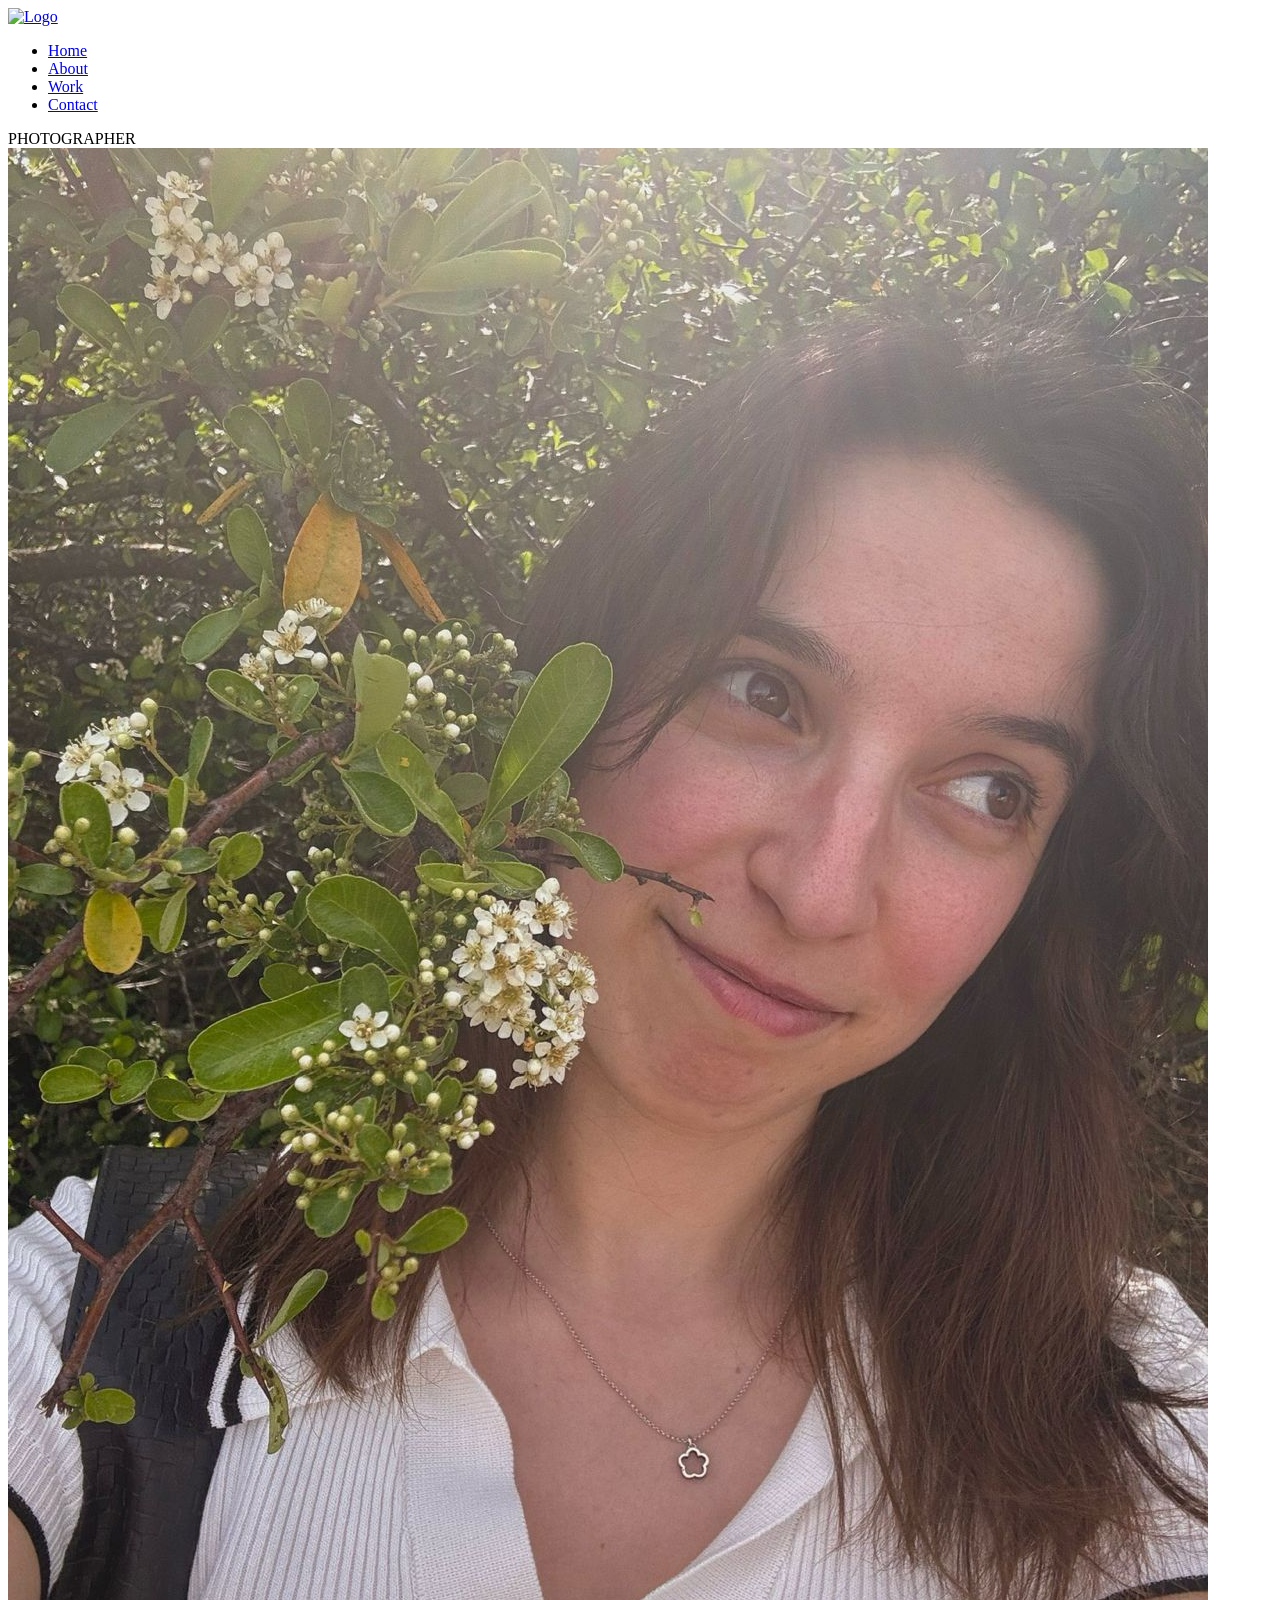
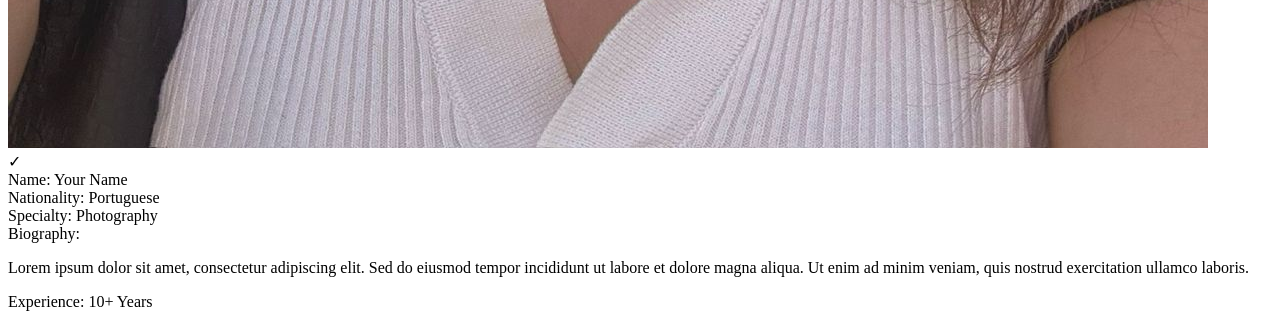
==== about.html @ dea3c8a7 "Rename About.html to about.html" ====
<!DOCTYPE html>
<html lang="pt-PT">
<head>
    <meta charset="UTF-8">
    <meta name="viewport" content="width=device-width, initial-scale=1.0">
    <title>About - Photography Portfolio</title>
    <link rel="stylesheet" href="css/style.css">
</head>
<body>
    <nav class="navbar">
        <div class="logo"> <a href="index.html">
            <img src="assets/Logo (1).png" alt="Logo">
			</a>
        </div>
        <ul class="nav-menu">
            <li><a href="index.html">Home</a></li>
            <li><a href="about.html" class="active">About</a></li>
            <li><a href="work.html">Work</a></li>
            <li><a href="contact.html">Contact</a></li>
        </ul>
        <div class="hamburger">
            <span></span>
            <span></span>
            <span></span>
        </div>
    </nav>

    <section class="page-section">
        <div class="passport-container">
            <div class="passport-content">
                <div class="passport-left">
                    <div class="passport-header">PHOTOGRAPHER</div>
                    <img src="Assets/Profile.png.jpeg" alt="Profile Photo" class="passport-photo">
                    <div class="passport-seal">✓</div>
                </div>
                <div class="passport-right">
                    <div class="passport-entry">
                        <span class="label">Name:</span>
                        <span class="value">Your Name</span>
                    </div>
                    <div class="passport-entry">
                        <span class="label">Nationality:</span>
                        <span class="value">Portuguese</span>
                    </div>
                    <div class="passport-entry">
                        <span class="label">Specialty:</span>
                        <span class="value">Photography</span>
                    </div>
                    <div class="passport-entry full">
                        <span class="label">Biography:</span>
                        <p class="bio-text">
                            Lorem ipsum dolor sit amet, consectetur adipiscing elit. Sed do eiusmod tempor incididunt ut labore et dolore magna aliqua. Ut enim ad minim veniam, quis nostrud exercitation ullamco laboris.
                        </p>
                    </div>
                    <div class="passport-entry">
                        <span class="label">Experience:</span>
                        <span class="value">10+ Years</span>
                    </div>
                </div>
            </div>
        </div>
    </section>

    <script src="js/script.js"></script>
</body>
</html>
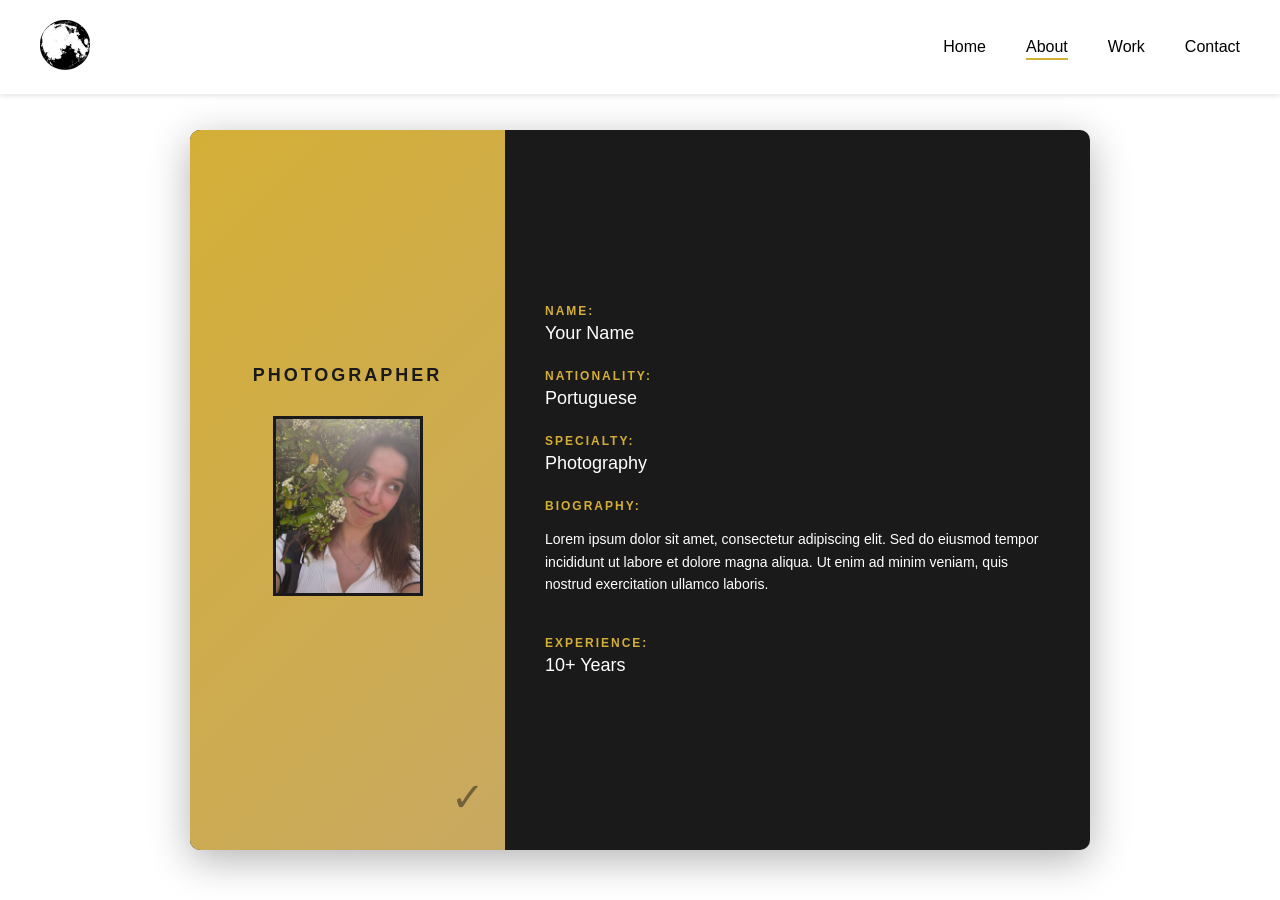
==== commit f6401adb: "Fix HTML formatting and path case sensitivity" ====
--- a/about.html
+++ b/about.html
@@ -4,12 +4,12 @@
     <meta charset="UTF-8">
     <meta name="viewport" content="width=device-width, initial-scale=1.0">
     <title>About - Photography Portfolio</title>
-    <link rel="stylesheet" href="css/style.css">
+    <link rel="stylesheet" href="Css/style.css">
 </head>
 <body>
     <nav class="navbar">
         <div class="logo"> <a href="index.html">
-            <img src="assets/Logo (1).png" alt="Logo">
+            <img src="Assets/Logo (1).png" alt="Logo">
 			</a>
         </div>
         <ul class="nav-menu">
--- a/Css/style.css
+++ b/Css/style.css
@@ -0,0 +1,559 @@
+@charset "utf-8";
+/* CSS Document */
+
+* {
+    margin: 0;
+    padding: 0;
+    box-sizing: border-box;
+}
+
+:root {
+    /* ===== CORES PRINCIPAIS ===== */
+    --primary-color: #1a1a1a;
+    --secondary-color: #d4af37;
+    --text-color: #333;
+    --light-bg: #f5f5f5;
+    --border-color: #ddd;
+    
+    /* ===== CORES NAVBAR ===== */
+    --navbar-bg: transparent;
+    --navbar-text: #000;
+    --navbar-hover: #d4af37;
+    --navbar-active: #d4af37;
+}
+
+html, body {
+    height: 100%;
+    width: 100%;
+    font-family: 'Segoe UI', Tahoma, Geneva, Verdana, sans-serif;
+    background-color: white;
+}
+
+/* ========== NAVBAR ========== */
+.navbar {
+    display: flex;
+    justify-content: space-between;
+    align-items: center;
+    padding: 20px 40px;
+    background-color: var(--navbar-bg);
+    position: fixed;
+    top: 0;
+    width: 100%;
+    z-index: 1000;
+    box-shadow: none;
+    transition: all 0.3s ease;
+}
+
+.logo img {
+    height: 50px;
+    width: auto;
+}
+
+.nav-menu {
+    display: flex;
+    list-style: none;
+    gap: 40px;
+}
+
+.nav-menu a {
+    text-decoration: none;
+    color: var(--navbar-text);
+    font-weight: 500;
+    font-size: 16px;
+    transition: color 0.3s ease;
+    position: relative;
+}
+
+.nav-menu a:hover {
+    color: var(--navbar-hover);
+}
+
+.nav-menu a.active {
+    color: var(--navbar-active);
+}
+
+.nav-menu a.active::after {
+    content: '';
+    position: absolute;
+    bottom: -5px;
+    left: 0;
+    width: 100%;
+    height: 2px;
+    background-color: var(--navbar-active);
+}
+
+.hamburger {
+    display: none;
+    flex-direction: column;
+    cursor: pointer;
+}
+
+.hamburger span {
+    width: 25px;
+    height: 3px;
+    background-color: var(--navbar-text);
+    margin: 5px 0;
+    transition: 0.3s;
+}
+
+/* ========== NAVBAR NAS PÁGINAS INTERNAS ========== */
+body:has(.page-section) .navbar {
+    background-color: white;
+    box-shadow: 0 2px 5px rgba(0,0,0,0.1);
+}
+
+body:has(.page-section) .nav-menu a {
+    color: #000;
+}
+
+body:has(.page-section) .nav-menu a:hover {
+    color: var(--secondary-color);
+}
+
+body:has(.page-section) .hamburger span {
+    background-color: #000;
+}
+
+/* ========== HERO/HOMEPAGE ========== */
+.hero {
+    height: 100vh;
+    width: 100%;
+    padding-top: 0;
+    display: flex;
+    align-items: center;
+    justify-content: center;
+    overflow: hidden;
+    position: fixed;
+    top: 0;
+    left: 0;
+}
+
+.slideshow-container {
+    width: 100%;
+    height: 100%;
+    position: absolute;
+    top: 0;
+    left: 0;
+}
+
+.slide {
+    display: none;
+    width: 100%;
+    height: 100%;
+    position: absolute;
+    top: 0;
+    left: 0;
+}
+
+.slide img {
+    width: 100%;
+    height: 100%;
+    object-fit: cover;
+}
+
+.slide.fade {
+    animation: fade 1s ease-in-out;
+}
+
+@keyframes fade {
+    from {
+        opacity: 0;
+    }
+    to {
+        opacity: 1;
+    }
+}
+
+/* ========== PAGE SECTIONS ========== */
+.page-section {
+    height: 100vh;
+    width: 100%;
+    padding-top: 80px;
+    display: flex;
+    align-items: center;
+    justify-content: center;
+    overflow: hidden;
+}
+
+/* ========== PASSPORT PAGE ========== */
+.passport-container {
+    width: 90%;
+    max-width: 900px;
+    height: 80vh;
+    background-color: var(--primary-color);
+    border-radius: 10px;
+    overflow: hidden;
+    box-shadow: 0 10px 40px rgba(0,0,0,0.3);
+}
+
+.passport-content {
+    display: flex;
+    height: 100%;
+    color: white;
+}
+
+.passport-left {
+    width: 35%;
+    background: linear-gradient(135deg, var(--secondary-color), #c9a961);
+    display: flex;
+    flex-direction: column;
+    align-items: center;
+    justify-content: center;
+    padding: 40px 20px;
+    position: relative;
+}
+
+.passport-header {
+    font-size: 18px;
+    font-weight: bold;
+    letter-spacing: 3px;
+    margin-bottom: 30px;
+    text-align: center;
+    color: var(--primary-color);
+}
+
+.passport-photo {
+    width: 150px;
+    height: 180px;
+    object-fit: cover;
+    border: 3px solid var(--primary-color);
+    margin-bottom: 20px;
+}
+
+.passport-seal {
+    font-size: 40px;
+    position: absolute;
+    bottom: 30px;
+    right: 20px;
+    opacity: 0.5;
+    color: var(--primary-color);
+}
+
+.passport-right {
+    width: 65%;
+    padding: 40px;
+    display: flex;
+    flex-direction: column;
+    justify-content: center;
+    gap: 25px;
+}
+
+.passport-entry {
+    display: flex;
+    flex-direction: column;
+    gap: 5px;
+}
+
+.passport-entry.full {
+    margin-bottom: 15px;
+}
+
+.passport-entry .label {
+    font-size: 12px;
+    font-weight: bold;
+    letter-spacing: 2px;
+    color: var(--secondary-color);
+    text-transform: uppercase;
+}
+
+.passport-entry .value {
+    font-size: 18px;
+    color: white;
+}
+
+.bio-text {
+    font-size: 14px;
+    line-height: 1.6;
+    color: white;
+    margin-top: 10px;
+}
+
+/* ========== WORK PAGE ========== */
+.work-section {
+    padding-top: 80px;
+}
+
+.work-grid {
+    display: grid;
+    grid-template-columns: repeat(3, 1fr);
+    gap: 30px;
+    width: 90%;
+    max-width: 1200px;
+    height: 80vh;
+}
+
+.work-card {
+    position: relative;
+    overflow: hidden;
+    border-radius: 10px;
+    box-shadow: 0 5px 20px rgba(0,0,0,0.2);
+    cursor: pointer;
+    transition: transform 0.3s ease;
+}
+
+.work-card:hover {
+    transform: scale(1.05);
+}
+
+.work-card img {
+    width: 100%;
+    height: 100%;
+    object-fit: cover;
+    transition: transform 0.3s ease;
+}
+
+.work-card:hover img {
+    transform: scale(1.1);
+}
+
+.work-overlay {
+    position: absolute;
+    top: 0;
+    left: 0;
+    width: 100%;
+    height: 100%;
+    background: rgba(0,0,0,0.5);
+    display: flex;
+    align-items: center;
+    justify-content: center;
+    opacity: 0;
+    transition: opacity 0.3s ease;
+}
+
+.work-card:hover .work-overlay {
+    opacity: 1;
+}
+
+.work-overlay h3 {
+    color: white;
+    font-size: 32px;
+    letter-spacing: 2px;
+}
+
+/* ========== CONTACT PAGE ========== */
+.contact-section {
+    padding-top: 80px;
+    background: linear-gradient(135deg, #f5f5f5, #e8e8e8);
+}
+
+.boarding-pass {
+    width: 90%;
+    max-width: 600px;
+    background: white;
+    border: 2px dashed var(--border-color);
+    border-radius: 10px;
+    overflow: hidden;
+    box-shadow: 0 10px 30px rgba(0,0,0,0.2);
+}
+
+.pass-top {
+    background: linear-gradient(135deg, var(--primary-color), #333);
+    color: white;
+    padding: 30px;
+    text-align: center;
+}
+
+.pass-header h2 {
+    font-size: 28px;
+    letter-spacing: 3px;
+    margin-bottom: 20px;
+}
+
+.pass-info {
+    display: flex;
+    justify-content: space-around;
+    gap: 20px;
+}
+
+.info-box {
+    display: flex;
+    flex-direction: column;
+    gap: 5px;
+}
+
+.info-box .label {
+    font-size: 12px;
+    color: var(--secondary-color);
+    letter-spacing: 1px;
+}
+
+.info-box .value {
+    font-size: 16px;
+    font-weight: bold;
+}
+
+.pass-divider {
+    height: 2px;
+    background: linear-gradient(to right, transparent, var(--border-color), transparent);
+    margin: 20px 0;
+}
+
+.pass-form {
+    padding: 30px;
+}
+
+.form-group {
+    margin-bottom: 15px;
+}
+
+.form-group input,
+.form-group textarea {
+    width: 100%;
+    padding: 12px 15px;
+    border: 1px solid var(--border-color);
+    border-radius: 5px;
+    font-family: inherit;
+    font-size: 14px;
+    transition: border-color 0.3s ease;
+}
+
+.form-group input:focus,
+.form-group textarea:focus {
+    outline: none;
+    border-color: var(--secondary-color);
+}
+
+.submit-btn {
+    width: 100%;
+    padding: 12px;
+    background: var(--primary-color);
+    color: white;
+    border: none;
+    border-radius: 5px;
+    font-size: 16px;
+    font-weight: bold;
+    letter-spacing: 2px;
+    cursor: pointer;
+    transition: background-color 0.3s ease;
+    margin-top: 10px;
+}
+
+.submit-btn:hover {
+    background-color: var(--secondary-color);
+    color: var(--primary-color);
+}
+
+.pass-barcode {
+    background: white;
+    padding: 15px;
+    text-align: center;
+    border-top: 1px solid var(--border-color);
+}
+
+/* ========== RESPONSIVO ========== */
+@media (max-width: 1024px) {
+    .nav-menu {
+        gap: 20px;
+    }
+
+    .work-grid {
+        grid-template-columns: repeat(2, 1fr);
+        height: auto;
+        gap: 20px;
+    }
+
+    .passport-content {
+        flex-direction: column;
+    }
+
+    .passport-left,
+    .passport-right {
+        width: 100%;
+    }
+
+    .passport-container {
+        height: auto;
+        max-width: 800px;
+    }
+}
+
+@media (max-width: 768px) {
+    .navbar {
+        padding: 15px 20px;
+    }
+
+    .hamburger {
+        display: flex;
+    }
+
+    .nav-menu {
+        display: none;
+        position: absolute;
+        top: 70px;
+        left: 0;
+        width: 100%;
+        flex-direction: column;
+        background: white;
+        padding: 20px;
+        gap: 10px;
+        box-shadow: 0 5px 10px rgba(0,0,0,0.1);
+    }
+
+    .nav-menu.active {
+        display: flex;
+    }
+
+    .work-grid {
+        grid-template-columns: 1fr;
+        height: auto;
+        min-height: 100vh;
+    }
+
+    .page-section {
+        padding-top: 100px;
+        height: auto;
+        min-height: 100vh;
+    }
+
+    .boarding-pass {
+        max-width: 90%;
+    }
+
+    .pass-info {
+        flex-direction: column;
+    }
+}
+
+@media (max-width: 480px) {
+    .navbar {
+        padding: 10px 15px;
+    }
+
+    .logo img {
+        height: 35px;
+    }
+
+    .nav-menu {
+        gap: 5px;
+        padding: 15px;
+    }
+
+    .nav-menu a {
+        font-size: 14px;
+    }
+
+    .passport-photo {
+        width: 100px;
+        height: 120px;
+    }
+
+    .passport-header {
+        font-size: 14px;
+    }
+
+    .passport-entry .label {
+        font-size: 10px;
+    }
+
+    .passport-entry .value {
+        font-size: 14px;
+    }
+
+    .pass-header h2 {
+        font-size: 20px;
+    }
+
+    .work-overlay h3 {
+        font-size: 24px;
+    }
+}
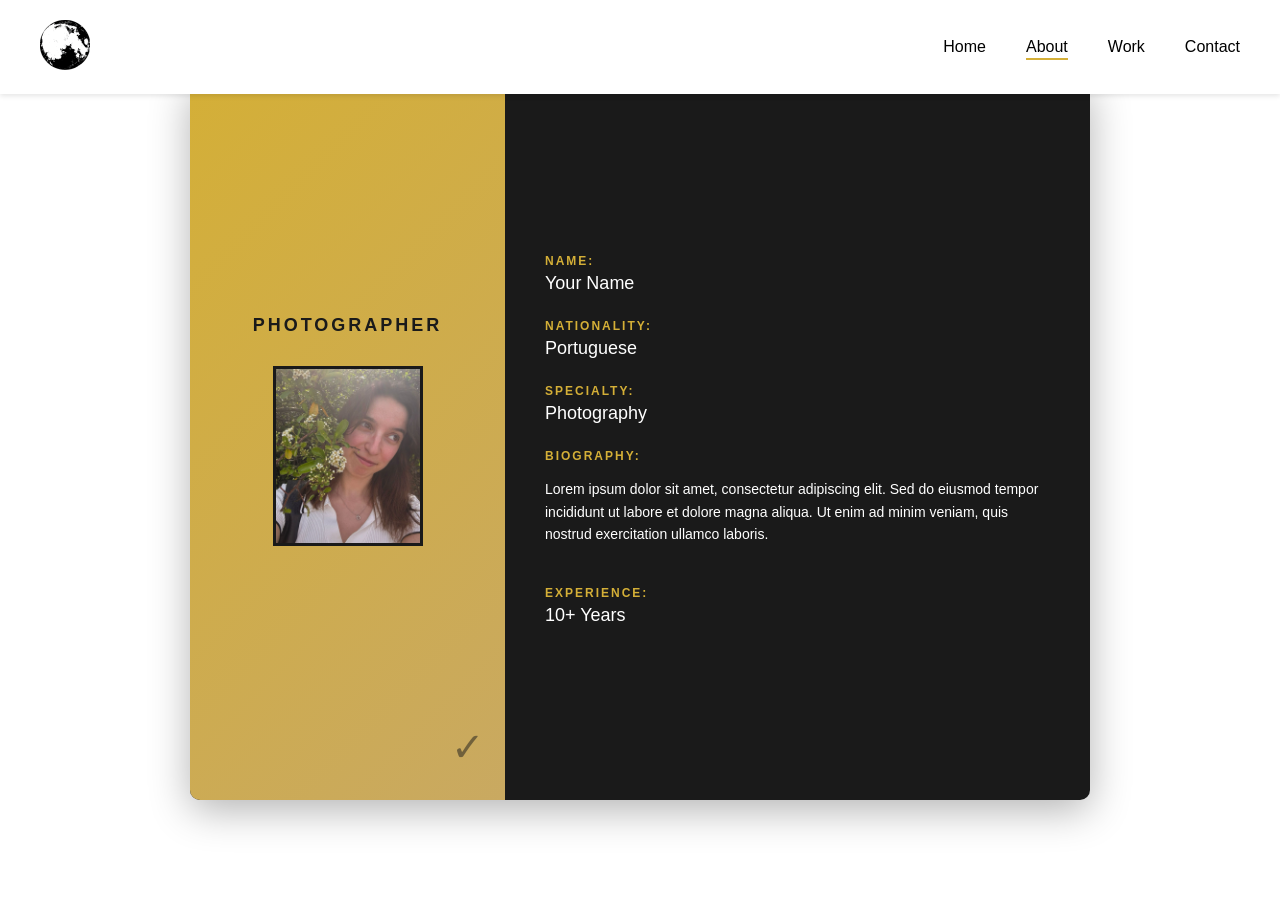
==== commit 1deed1d0: "update site update site" ====
--- a/about.html
+++ b/about.html
@@ -1,66 +1,66 @@
-<!DOCTYPE html>
-<html lang="pt-PT">
-<head>
-    <meta charset="UTF-8">
-    <meta name="viewport" content="width=device-width, initial-scale=1.0">
-    <title>About - Photography Portfolio</title>
-    <link rel="stylesheet" href="Css/style.css">
-</head>
-<body>
-    <nav class="navbar">
-        <div class="logo"> <a href="index.html">
-            <img src="Assets/Logo (1).png" alt="Logo">
-			</a>
-        </div>
-        <ul class="nav-menu">
-            <li><a href="index.html">Home</a></li>
-            <li><a href="about.html" class="active">About</a></li>
-            <li><a href="work.html">Work</a></li>
-            <li><a href="contact.html">Contact</a></li>
-        </ul>
-        <div class="hamburger">
-            <span></span>
-            <span></span>
-            <span></span>
-        </div>
-    </nav>
-
-    <section class="page-section">
-        <div class="passport-container">
-            <div class="passport-content">
-                <div class="passport-left">
-                    <div class="passport-header">PHOTOGRAPHER</div>
-                    <img src="Assets/Profile.png.jpeg" alt="Profile Photo" class="passport-photo">
-                    <div class="passport-seal">✓</div>
-                </div>
-                <div class="passport-right">
-                    <div class="passport-entry">
-                        <span class="label">Name:</span>
-                        <span class="value">Your Name</span>
-                    </div>
-                    <div class="passport-entry">
-                        <span class="label">Nationality:</span>
-                        <span class="value">Portuguese</span>
-                    </div>
-                    <div class="passport-entry">
-                        <span class="label">Specialty:</span>
-                        <span class="value">Photography</span>
-                    </div>
-                    <div class="passport-entry full">
-                        <span class="label">Biography:</span>
-                        <p class="bio-text">
-                            Lorem ipsum dolor sit amet, consectetur adipiscing elit. Sed do eiusmod tempor incididunt ut labore et dolore magna aliqua. Ut enim ad minim veniam, quis nostrud exercitation ullamco laboris.
-                        </p>
-                    </div>
-                    <div class="passport-entry">
-                        <span class="label">Experience:</span>
-                        <span class="value">10+ Years</span>
-                    </div>
-                </div>
-            </div>
-        </div>
-    </section>
-
-    <script src="js/script.js"></script>
-</body>
-</html>
+<!DOCTYPE html>
+<html lang="pt-PT">
+<head>
+    <meta charset="UTF-8">
+    <meta name="viewport" content="width=device-width, initial-scale=1.0">
+    <title>About - Photography Portfolio</title>
+    <link rel="stylesheet" href="Css/style.css">
+</head> 
+<body>
+    <nav class="navbar">
+        <div class="logo"> <a href="index.html">
+            <img src="Assets/Logo (1).png" alt="Logo">
+			</a>
+        </div>
+        <ul class="nav-menu">
+            <li><a href="index.html">Home</a></li>
+            <li><a href="about.html" class="active">About</a></li>
+            <li><a href="work.html">Work</a></li>
+            <li><a href="contact.html">Contact</a></li>
+        </ul>
+        <div class="hamburger">
+            <span></span>
+            <span></span>
+            <span></span>
+        </div>
+    </nav>
+
+    <section class="page-section">
+        <div class="passport-container">
+            <div class="passport-content">
+                <div class="passport-left">
+                    <div class="passport-header">PHOTOGRAPHER</div>
+                    <img src="Assets/Profile.png.jpeg" alt="Profile Photo" class="passport-photo">
+                    <div class="passport-seal">✓</div>
+                </div>
+                <div class="passport-right">
+                    <div class="passport-entry">
+                        <span class="label">Name:</span>
+                        <span class="value">Your Name</span>
+                    </div>
+                    <div class="passport-entry">
+                        <span class="label">Nationality:</span>
+                        <span class="value">Portuguese</span>
+                    </div>
+                    <div class="passport-entry">
+                        <span class="label">Specialty:</span>
+                        <span class="value">Photography</span>
+                    </div>
+                    <div class="passport-entry full">
+                        <span class="label">Biography:</span>
+                        <p class="bio-text">
+                            Lorem ipsum dolor sit amet, consectetur adipiscing elit. Sed do eiusmod tempor incididunt ut labore et dolore magna aliqua. Ut enim ad minim veniam, quis nostrud exercitation ullamco laboris.
+                        </p>
+                    </div>
+                    <div class="passport-entry">
+                        <span class="label">Experience:</span>
+                        <span class="value">10+ Years</span>
+                    </div>
+                </div>
+            </div>
+        </div>
+    </section>
+
+    <script src="js/script.js"></script>
+</body>
+</html>
--- a/Css/style.css
+++ b/Css/style.css
@@ -1,559 +1,784 @@
-@charset "utf-8";
-/* CSS Document */
-
-* {
-    margin: 0;
-    padding: 0;
-    box-sizing: border-box;
-}
-
-:root {
-    /* ===== CORES PRINCIPAIS ===== */
-    --primary-color: #1a1a1a;
-    --secondary-color: #d4af37;
-    --text-color: #333;
-    --light-bg: #f5f5f5;
-    --border-color: #ddd;
-    
-    /* ===== CORES NAVBAR ===== */
-    --navbar-bg: transparent;
-    --navbar-text: #000;
-    --navbar-hover: #d4af37;
-    --navbar-active: #d4af37;
-}
-
-html, body {
-    height: 100%;
-    width: 100%;
-    font-family: 'Segoe UI', Tahoma, Geneva, Verdana, sans-serif;
-    background-color: white;
-}
-
-/* ========== NAVBAR ========== */
-.navbar {
-    display: flex;
-    justify-content: space-between;
-    align-items: center;
-    padding: 20px 40px;
-    background-color: var(--navbar-bg);
-    position: fixed;
-    top: 0;
-    width: 100%;
-    z-index: 1000;
-    box-shadow: none;
-    transition: all 0.3s ease;
-}
-
-.logo img {
-    height: 50px;
-    width: auto;
-}
-
-.nav-menu {
-    display: flex;
-    list-style: none;
-    gap: 40px;
-}
-
-.nav-menu a {
-    text-decoration: none;
-    color: var(--navbar-text);
-    font-weight: 500;
-    font-size: 16px;
-    transition: color 0.3s ease;
-    position: relative;
-}
-
-.nav-menu a:hover {
-    color: var(--navbar-hover);
-}
-
-.nav-menu a.active {
-    color: var(--navbar-active);
-}
-
-.nav-menu a.active::after {
-    content: '';
-    position: absolute;
-    bottom: -5px;
-    left: 0;
-    width: 100%;
-    height: 2px;
-    background-color: var(--navbar-active);
-}
-
-.hamburger {
-    display: none;
-    flex-direction: column;
-    cursor: pointer;
-}
-
-.hamburger span {
-    width: 25px;
-    height: 3px;
-    background-color: var(--navbar-text);
-    margin: 5px 0;
-    transition: 0.3s;
-}
-
-/* ========== NAVBAR NAS PÁGINAS INTERNAS ========== */
-body:has(.page-section) .navbar {
-    background-color: white;
-    box-shadow: 0 2px 5px rgba(0,0,0,0.1);
-}
-
-body:has(.page-section) .nav-menu a {
-    color: #000;
-}
-
-body:has(.page-section) .nav-menu a:hover {
-    color: var(--secondary-color);
-}
-
-body:has(.page-section) .hamburger span {
-    background-color: #000;
-}
-
-/* ========== HERO/HOMEPAGE ========== */
-.hero {
-    height: 100vh;
-    width: 100%;
-    padding-top: 0;
-    display: flex;
-    align-items: center;
-    justify-content: center;
-    overflow: hidden;
-    position: fixed;
-    top: 0;
-    left: 0;
-}
-
-.slideshow-container {
-    width: 100%;
-    height: 100%;
-    position: absolute;
-    top: 0;
-    left: 0;
-}
-
-.slide {
-    display: none;
-    width: 100%;
-    height: 100%;
-    position: absolute;
-    top: 0;
-    left: 0;
-}
-
-.slide img {
-    width: 100%;
-    height: 100%;
-    object-fit: cover;
-}
-
-.slide.fade {
-    animation: fade 1s ease-in-out;
-}
-
-@keyframes fade {
-    from {
-        opacity: 0;
-    }
-    to {
-        opacity: 1;
-    }
-}
-
-/* ========== PAGE SECTIONS ========== */
-.page-section {
-    height: 100vh;
-    width: 100%;
-    padding-top: 80px;
-    display: flex;
-    align-items: center;
-    justify-content: center;
-    overflow: hidden;
-}
-
-/* ========== PASSPORT PAGE ========== */
-.passport-container {
-    width: 90%;
-    max-width: 900px;
-    height: 80vh;
-    background-color: var(--primary-color);
-    border-radius: 10px;
-    overflow: hidden;
-    box-shadow: 0 10px 40px rgba(0,0,0,0.3);
-}
-
-.passport-content {
-    display: flex;
-    height: 100%;
-    color: white;
-}
-
-.passport-left {
-    width: 35%;
-    background: linear-gradient(135deg, var(--secondary-color), #c9a961);
-    display: flex;
-    flex-direction: column;
-    align-items: center;
-    justify-content: center;
-    padding: 40px 20px;
-    position: relative;
-}
-
-.passport-header {
-    font-size: 18px;
-    font-weight: bold;
-    letter-spacing: 3px;
-    margin-bottom: 30px;
-    text-align: center;
-    color: var(--primary-color);
-}
-
-.passport-photo {
-    width: 150px;
-    height: 180px;
-    object-fit: cover;
-    border: 3px solid var(--primary-color);
-    margin-bottom: 20px;
-}
-
-.passport-seal {
-    font-size: 40px;
-    position: absolute;
-    bottom: 30px;
-    right: 20px;
-    opacity: 0.5;
-    color: var(--primary-color);
-}
-
-.passport-right {
-    width: 65%;
-    padding: 40px;
-    display: flex;
-    flex-direction: column;
-    justify-content: center;
-    gap: 25px;
-}
-
-.passport-entry {
-    display: flex;
-    flex-direction: column;
-    gap: 5px;
-}
-
-.passport-entry.full {
-    margin-bottom: 15px;
-}
-
-.passport-entry .label {
-    font-size: 12px;
-    font-weight: bold;
-    letter-spacing: 2px;
-    color: var(--secondary-color);
-    text-transform: uppercase;
-}
-
-.passport-entry .value {
-    font-size: 18px;
-    color: white;
-}
-
-.bio-text {
-    font-size: 14px;
-    line-height: 1.6;
-    color: white;
-    margin-top: 10px;
-}
-
-/* ========== WORK PAGE ========== */
-.work-section {
-    padding-top: 80px;
-}
-
-.work-grid {
-    display: grid;
-    grid-template-columns: repeat(3, 1fr);
-    gap: 30px;
-    width: 90%;
-    max-width: 1200px;
-    height: 80vh;
-}
-
-.work-card {
-    position: relative;
-    overflow: hidden;
-    border-radius: 10px;
-    box-shadow: 0 5px 20px rgba(0,0,0,0.2);
-    cursor: pointer;
-    transition: transform 0.3s ease;
-}
-
-.work-card:hover {
-    transform: scale(1.05);
-}
-
-.work-card img {
-    width: 100%;
-    height: 100%;
-    object-fit: cover;
-    transition: transform 0.3s ease;
-}
-
-.work-card:hover img {
-    transform: scale(1.1);
-}
-
-.work-overlay {
-    position: absolute;
-    top: 0;
-    left: 0;
-    width: 100%;
-    height: 100%;
-    background: rgba(0,0,0,0.5);
-    display: flex;
-    align-items: center;
-    justify-content: center;
-    opacity: 0;
-    transition: opacity 0.3s ease;
-}
-
-.work-card:hover .work-overlay {
-    opacity: 1;
-}
-
-.work-overlay h3 {
-    color: white;
-    font-size: 32px;
-    letter-spacing: 2px;
-}
-
-/* ========== CONTACT PAGE ========== */
-.contact-section {
-    padding-top: 80px;
-    background: linear-gradient(135deg, #f5f5f5, #e8e8e8);
-}
-
-.boarding-pass {
-    width: 90%;
-    max-width: 600px;
-    background: white;
-    border: 2px dashed var(--border-color);
-    border-radius: 10px;
-    overflow: hidden;
-    box-shadow: 0 10px 30px rgba(0,0,0,0.2);
-}
-
-.pass-top {
-    background: linear-gradient(135deg, var(--primary-color), #333);
-    color: white;
-    padding: 30px;
-    text-align: center;
-}
-
-.pass-header h2 {
-    font-size: 28px;
-    letter-spacing: 3px;
-    margin-bottom: 20px;
-}
-
-.pass-info {
-    display: flex;
-    justify-content: space-around;
-    gap: 20px;
-}
-
-.info-box {
-    display: flex;
-    flex-direction: column;
-    gap: 5px;
-}
-
-.info-box .label {
-    font-size: 12px;
-    color: var(--secondary-color);
-    letter-spacing: 1px;
-}
-
-.info-box .value {
-    font-size: 16px;
-    font-weight: bold;
-}
-
-.pass-divider {
-    height: 2px;
-    background: linear-gradient(to right, transparent, var(--border-color), transparent);
-    margin: 20px 0;
-}
-
-.pass-form {
-    padding: 30px;
-}
-
-.form-group {
-    margin-bottom: 15px;
-}
-
-.form-group input,
-.form-group textarea {
-    width: 100%;
-    padding: 12px 15px;
-    border: 1px solid var(--border-color);
-    border-radius: 5px;
-    font-family: inherit;
-    font-size: 14px;
-    transition: border-color 0.3s ease;
-}
-
-.form-group input:focus,
-.form-group textarea:focus {
-    outline: none;
-    border-color: var(--secondary-color);
-}
-
-.submit-btn {
-    width: 100%;
-    padding: 12px;
-    background: var(--primary-color);
-    color: white;
-    border: none;
-    border-radius: 5px;
-    font-size: 16px;
-    font-weight: bold;
-    letter-spacing: 2px;
-    cursor: pointer;
-    transition: background-color 0.3s ease;
-    margin-top: 10px;
-}
-
-.submit-btn:hover {
-    background-color: var(--secondary-color);
-    color: var(--primary-color);
-}
-
-.pass-barcode {
-    background: white;
-    padding: 15px;
-    text-align: center;
-    border-top: 1px solid var(--border-color);
-}
-
-/* ========== RESPONSIVO ========== */
-@media (max-width: 1024px) {
-    .nav-menu {
-        gap: 20px;
-    }
-
-    .work-grid {
-        grid-template-columns: repeat(2, 1fr);
-        height: auto;
-        gap: 20px;
-    }
-
-    .passport-content {
-        flex-direction: column;
-    }
-
-    .passport-left,
-    .passport-right {
-        width: 100%;
-    }
-
-    .passport-container {
-        height: auto;
-        max-width: 800px;
-    }
-}
-
-@media (max-width: 768px) {
-    .navbar {
-        padding: 15px 20px;
-    }
-
-    .hamburger {
-        display: flex;
-    }
-
-    .nav-menu {
-        display: none;
-        position: absolute;
-        top: 70px;
-        left: 0;
-        width: 100%;
-        flex-direction: column;
-        background: white;
-        padding: 20px;
-        gap: 10px;
-        box-shadow: 0 5px 10px rgba(0,0,0,0.1);
-    }
-
-    .nav-menu.active {
-        display: flex;
-    }
-
-    .work-grid {
-        grid-template-columns: 1fr;
-        height: auto;
-        min-height: 100vh;
-    }
-
-    .page-section {
-        padding-top: 100px;
-        height: auto;
-        min-height: 100vh;
-    }
-
-    .boarding-pass {
-        max-width: 90%;
-    }
-
-    .pass-info {
-        flex-direction: column;
-    }
-}
-
-@media (max-width: 480px) {
-    .navbar {
-        padding: 10px 15px;
-    }
-
-    .logo img {
-        height: 35px;
-    }
-
-    .nav-menu {
-        gap: 5px;
-        padding: 15px;
-    }
-
-    .nav-menu a {
-        font-size: 14px;
-    }
-
-    .passport-photo {
-        width: 100px;
-        height: 120px;
-    }
-
-    .passport-header {
-        font-size: 14px;
-    }
-
-    .passport-entry .label {
-        font-size: 10px;
-    }
-
-    .passport-entry .value {
-        font-size: 14px;
-    }
-
-    .pass-header h2 {
-        font-size: 20px;
-    }
-
-    .work-overlay h3 {
-        font-size: 24px;
-    }
-}+@charset "utf-8";
+/* CSS Document */
+
+* {
+    margin: 0;
+    padding: 0;
+    box-sizing: border-box;
+}
+
+:root {
+    /* ===== CORES PRINCIPAIS ===== */
+    --primary-color: #1a1a1a;
+    --secondary-color: #d4af37;
+    --text-color: #333;
+    --light-bg: #f5f5f5;
+    --border-color: #ddd;
+    
+    /* ===== CORES NAVBAR ===== */
+    --navbar-bg: transparent;
+    --navbar-text: #000;
+    --navbar-hover: #d4af37;
+    --navbar-active: #d4af37;
+}
+
+html, body {
+    height: 100%;
+    width: 100%;
+    font-family: 'Segoe UI', Tahoma, Geneva, Verdana, sans-serif;
+    background-color: white;
+}
+
+/* ========== NAVBAR ========== */
+.navbar {
+    display: flex;
+    justify-content: space-between;
+    align-items: center;
+    padding: 20px 40px;
+    background-color: var(--navbar-bg);
+    position: fixed;
+    top: 0;
+    width: 100%;
+    z-index: 1000;
+    box-shadow: none;
+    transition: all 0.3s ease;
+}
+
+.logo img {
+    height: 50px;
+    width: auto;
+}
+
+.nav-menu {
+    display: flex;
+    list-style: none;
+    gap: 40px;
+}
+
+.nav-menu a {
+    text-decoration: none;
+    color: var(--navbar-text);
+    font-weight: 500;
+    font-size: 16px;
+    transition: color 0.3s ease;
+    position: relative;
+}
+
+.nav-menu a:hover {
+    color: var(--navbar-hover);
+}
+
+.nav-menu a.active {
+    color: var(--navbar-active);
+}
+
+.nav-menu a.active::after {
+    content: '';
+    position: absolute;
+    bottom: -5px;
+    left: 0;
+    width: 100%;
+    height: 2px;
+    background-color: var(--navbar-active);
+}
+
+.hamburger {
+    display: none;
+    flex-direction: column;
+    cursor: pointer;
+}
+
+.hamburger span {
+    width: 25px;
+    height: 3px;
+    background-color: var(--navbar-text);
+    margin: 5px 0;
+    transition: 0.3s;
+}
+
+/* ========== NAVBAR NAS PÁGINAS INTERNAS ========== */
+body:has(.page-section) .navbar {
+    background-color: white;
+    box-shadow: 0 2px 5px rgba(0,0,0,0.1);
+}
+
+body:has(.page-section) .nav-menu a {
+    color: #000;
+}
+
+body:has(.page-section) .nav-menu a:hover {
+    color: var(--secondary-color);
+}
+
+body:has(.page-section) .hamburger span {
+    background-color: #000;
+}
+
+/* ========== HERO/HOMEPAGE ========== */
+.hero {
+    height: 100vh;
+    width: 100%;
+    padding-top: 0;
+    display: flex;
+    align-items: center;
+    justify-content: center;
+    overflow: hidden;
+    position: fixed;
+    top: 0;
+    left: 0;
+}
+
+.slideshow-container {
+    width: 100%;
+    height: 100%;
+    position: relative;
+    background-color: #000;
+}
+
+.slide {
+    display: none;
+    width: 100%;
+    height: 100%;
+    position: absolute;
+    top: 0;
+    left: 0;
+}
+
+.slide.active {
+    display: block;
+}
+
+.slide img {
+    width: 100%;
+    height: 100%;
+    object-fit: cover;
+}
+
+.slide.fade {
+    animation: fade 1s ease-in-out;
+}
+
+@keyframes fade {
+    from {
+        opacity: 0;
+    }
+    to {
+        opacity: 1;
+    }
+}
+
+/* Setas (Previous/Next) */
+.prev, .next {
+    cursor: pointer;
+    position: absolute;
+    top: 50%;
+    width: 50px;
+    height: 50px;
+    margin-top: -25px;
+    padding: 0;
+    color: white;
+    font-weight: bold;
+    font-size: 24px;
+    transition: 0.3s ease;
+    border-radius: 3px;
+    background-color: rgba(0, 0, 0, 0.5);
+    user-select: none;
+    z-index: 100;
+    border: none;
+    display: flex;
+    align-items: center;
+    justify-content: center;
+}
+
+.next {
+    right: 20px;
+}
+
+.prev {
+    left: 20px;
+}
+
+.prev:hover, .next:hover {
+    background-color: rgba(0, 0, 0, 0.8);
+}
+
+/* Indicador (4/10) */
+.slide-indicator {
+    position: absolute;
+    bottom: 60px;
+    left: 50%;
+    transform: translateX(-50%);
+    text-align: center;
+    font-size: 20px;
+    font-weight: bold;
+    color: white;
+    background-color: rgba(0, 0, 0, 0.6);
+    padding: 15px 30px;
+    border-radius: 30px;
+    z-index: 100;
+}
+
+.slide-indicator span {
+    color: var(--secondary-color);
+    font-weight: bold;
+}
+
+/* Dots (pontos) */
+.dots {
+    position: absolute;
+    bottom: 20px;
+    left: 50%;
+    transform: translateX(-50%);
+    text-align: center;
+    z-index: 100;
+}
+
+.dot {
+    cursor: pointer;
+    height: 12px;
+    width: 12px;
+    margin: 0 8px;
+    background-color: rgba(255, 255, 255, 0.5);
+    border-radius: 50%;
+    display: inline-block;
+    transition: background-color 0.3s ease;
+}
+
+.dot.active {
+    background-color: var(--secondary-color);
+}
+
+.dot:hover {
+    background-color: rgba(255, 255, 255, 0.8);
+}
+
+/* ========== PAGE SECTIONS ========== */
+/* Page Section com Scroll */
+.page-section {
+    display: flex;
+    flex-direction: column;
+    align-items: center;
+    width: 100%;
+    padding: 80px 20px 60px 20px;
+    min-height: 100vh;
+    margin-top: 0;
+}
+
+.page-section h1 {
+    width: 100%;
+    text-align: center;
+    margin-bottom: 40px;
+    font-size: 36px;
+    padding-top: 20px;
+}
+
+/* ========== PASSPORT PAGE ========== */
+.passport-container {
+    width: 90%;
+    max-width: 900px;
+    height: 80vh;
+    background-color: var(--primary-color);
+    border-radius: 10px;
+    overflow: hidden;
+    box-shadow: 0 10px 40px rgba(0,0,0,0.3);
+}
+
+.passport-content {
+    display: flex;
+    height: 100%;
+    color: white;
+}
+
+.passport-left {
+    width: 35%;
+    background: linear-gradient(135deg, var(--secondary-color), #c9a961);
+    display: flex;
+    flex-direction: column;
+    align-items: center;
+    justify-content: center;
+    padding: 40px 20px;
+    position: relative;
+}
+
+.passport-header {
+    font-size: 18px;
+    font-weight: bold;
+    letter-spacing: 3px;
+    margin-bottom: 30px;
+    text-align: center;
+    color: var(--primary-color);
+}
+
+.passport-photo {
+    width: 150px;
+    height: 180px;
+    object-fit: cover;
+    border: 3px solid var(--primary-color);
+    margin-bottom: 20px;
+}
+
+.passport-seal {
+    font-size: 40px;
+    position: absolute;
+    bottom: 30px;
+    right: 20px;
+    opacity: 0.5;
+    color: var(--primary-color);
+}
+
+.passport-right {
+    width: 65%;
+    padding: 40px;
+    display: flex;
+    flex-direction: column;
+    justify-content: center;
+    gap: 25px;
+}
+
+.passport-entry {
+    display: flex;
+    flex-direction: column;
+    gap: 5px;
+}
+
+.passport-entry.full {
+    margin-bottom: 15px;
+}
+
+.passport-entry .label {
+    font-size: 12px;
+    font-weight: bold;
+    letter-spacing: 2px;
+    color: var(--secondary-color);
+    text-transform: uppercase;
+}
+
+.passport-entry .value {
+    font-size: 18px;
+    color: white;
+}
+
+.bio-text {
+    font-size: 14px;
+    line-height: 1.6;
+    color: white;
+    margin-top: 10px;
+}
+
+/* ========== WORK PAGE ========== */
+.work-section {
+    padding-top: 120px;
+}
+
+.work-grid {
+    display: grid;
+    grid-template-columns: repeat(3, 1fr);
+    gap: 30px;
+    width: 90%;
+    max-width: 1200px;
+    height: 80vh;
+}
+
+.work-card {
+    position: relative;
+    overflow: hidden;
+    border-radius: 10px;
+    box-shadow: 0 5px 20px rgba(0,0,0,0.2);
+    cursor: pointer;
+    transition: transform 0.3s ease;
+    text-decoration: none;
+}
+
+.work-card:hover {
+    transform: scale(1.05);
+}
+
+.work-card img {
+    width: 100%;
+    height: 100%;
+    object-fit: cover;
+    transition: transform 0.3s ease;
+}
+
+.work-card:hover img {
+    transform: scale(1.1);
+}
+
+.work-overlay {
+    position: absolute;
+    top: 0;
+    left: 0;
+    width: 100%;
+    height: 100%;
+    background: rgba(0,0,0,0.5);
+    display: flex;
+    align-items: center;
+    justify-content: center;
+    opacity: 0;
+    transition: opacity 0.3s ease;
+}
+
+.work-card:hover .work-overlay {
+    opacity: 1;
+}
+
+.work-overlay h3 {
+    color: white;
+    font-size: 32px;
+    letter-spacing: 2px;
+}
+
+/* Gallery Grid - 3 Colunas Centrado */
+.gallery-grid {
+    display: grid;
+    grid-template-columns: repeat(3, 1fr);
+    gap: 20px;
+    margin: 40px auto;
+    max-width: 1200px;
+    width: 100%;
+}
+
+.gallery-grid img {
+    width: 100%;
+    height: auto;
+    border-radius: 10px;
+    cursor: pointer;
+    transition: transform 0.3s ease;
+    object-fit: cover;
+}
+
+.gallery-grid img:hover {
+    transform: scale(1.05);
+}
+
+/* Reels Grid - 3 Colunas Vertical */
+.reels-grid {
+    display: grid;
+    grid-template-columns: repeat(3, 1fr);
+    gap: 20px;
+    margin: 40px auto;
+    max-width: 1200px;
+    width: 100%;
+}
+
+.reel-container {
+    aspect-ratio: 9 / 16;
+    overflow: hidden;
+    border-radius: 10px;
+    background-color: #000;
+}
+
+.reel-container video {
+    width: 100%;
+    height: 100%;
+    object-fit: cover;
+    border-radius: 10px;
+}
+
+/* Back Link - Em Baixo */
+.back-link {
+    text-align: center;
+    margin-top: 60px;
+    padding-top: 40px;
+    border-top: 1px solid #ddd;
+    width: 100%;
+}
+
+.back-link a {
+    color: #333;
+    text-decoration: none;
+    font-size: 16px;
+    transition: color 0.3s ease;
+}
+
+.back-link a:hover {
+    color: var(--secondary-color);
+}
+
+/* ========== CONTACT PAGE ========== */
+.contact-section {
+    padding-top: 80px;
+    background: linear-gradient(135deg, #f5f5f5, #e8e8e8);
+}
+
+.boarding-pass {
+    width: 90%;
+    max-width: 600px;
+    background: white;
+    border: 2px dashed var(--border-color);
+    border-radius: 10px;
+    overflow: hidden;
+    box-shadow: 0 10px 30px rgba(0,0,0,0.2);
+}
+
+.pass-top {
+    background: linear-gradient(135deg, var(--primary-color), #333);
+    color: white;
+    padding: 30px;
+    text-align: center;
+}
+
+.pass-header h2 {
+    font-size: 28px;
+    letter-spacing: 3px;
+    margin-bottom: 20px;
+}
+
+.pass-info {
+    display: flex;
+    justify-content: space-around;
+    gap: 20px;
+}
+
+.info-box {
+    display: flex;
+    flex-direction: column;
+    gap: 5px;
+}
+
+.info-box .label {
+    font-size: 12px;
+    color: var(--secondary-color);
+    letter-spacing: 1px;
+}
+
+.info-box .value {
+    font-size: 16px;
+    font-weight: bold;
+}
+
+.pass-divider {
+    height: 2px;
+    background: linear-gradient(to right, transparent, var(--border-color), transparent);
+    margin: 20px 0;
+}
+
+.pass-form {
+    padding: 30px;
+}
+
+.form-group {
+    margin-bottom: 15px;
+}
+
+.form-group input,
+.form-group textarea {
+    width: 100%;
+    padding: 12px 15px;
+    border: 1px solid var(--border-color);
+    border-radius: 5px;
+    font-family: inherit;
+    font-size: 14px;
+    transition: border-color 0.3s ease;
+}
+
+.form-group input:focus,
+.form-group textarea:focus {
+    outline: none;
+    border-color: var(--secondary-color);
+}
+
+.submit-btn {
+    width: 100%;
+    padding: 12px;
+    background: var(--primary-color);
+    color: white;
+    border: none;
+    border-radius: 5px;
+    font-size: 16px;
+    font-weight: bold;
+    letter-spacing: 2px;
+    cursor: pointer;
+    transition: background-color 0.3s ease;
+    margin-top: 10px;
+}
+
+.submit-btn:hover {
+    background-color: var(--secondary-color);
+    color: var(--primary-color);
+}
+
+.pass-barcode {
+    background: white;
+    padding: 15px;
+    text-align: center;
+    border-top: 1px solid var(--border-color);
+}
+
+/* ========== RESPONSIVO ========== */
+@media (max-width: 1024px) {
+    .nav-menu {
+        gap: 20px;
+    }
+
+    .work-grid {
+        grid-template-columns: repeat(2, 1fr);
+        height: auto;
+        gap: 20px;
+    }
+
+    .gallery-grid,
+    .reels-grid {
+        grid-template-columns: repeat(2, 1fr);
+    }
+
+    .passport-content {
+        flex-direction: column;
+    }
+
+    .passport-left,
+    .passport-right {
+        width: 100%;
+    }
+
+    .passport-container {
+        height: auto;
+        max-width: 800px;
+    }
+}
+
+@media (max-width: 768px) {
+    .navbar {
+        padding: 15px 20px;
+    }
+
+    .hamburger {
+        display: flex;
+    }
+
+    .nav-menu {
+        display: none;
+        position: absolute;
+        top: 70px;
+        left: 0;
+        width: 100%;
+        flex-direction: column;
+        background: white;
+        padding: 20px;
+        gap: 10px;
+        box-shadow: 0 5px 10px rgba(0,0,0,0.1);
+    }
+
+    .nav-menu.active {
+        display: flex;
+    }
+
+    .work-grid {
+        grid-template-columns: 1fr;
+        height: auto;
+        min-height: 100vh;
+    }
+
+    .page-section {
+        padding-top: 100px;
+        height: auto;
+        min-height: 100vh;
+    }
+
+    .page-section h1 {
+        font-size: 24px;
+    }
+
+    .gallery-grid,
+    .reels-grid {
+        grid-template-columns: 1fr;
+    }
+
+    .boarding-pass {
+        max-width: 90%;
+    }
+
+    .pass-info {
+        flex-direction: column;
+    }
+
+    .prev, .next {
+        width: 40px;
+        height: 40px;
+        font-size: 20px;
+    }
+
+    .slide-indicator {
+        font-size: 16px;
+        padding: 12px 25px;
+        bottom: 80px;
+    }
+
+    .dot {
+        width: 10px;
+        height: 10px;
+        margin: 0 5px;
+    }
+}
+
+@media (max-width: 480px) {
+    .navbar {
+        padding: 10px 15px;
+    }
+
+    .logo img {
+        height: 35px;
+    }
+
+    .nav-menu {
+        gap: 5px;
+        padding: 15px;
+    }
+
+    .nav-menu a {
+        font-size: 14px;
+    }
+
+    .passport-photo {
+        width: 100px;
+        height: 120px;
+    }
+
+    .passport-header {
+        font-size: 14px;
+    }
+
+    .passport-entry .label {
+        font-size: 10px;
+    }
+
+    .passport-entry .value {
+        font-size: 14px;
+    }
+
+    .pass-header h2 {
+        font-size: 20px;
+    }
+
+    .work-overlay h3 {
+        font-size: 24px;
+    }
+
+    .prev, .next {
+        width: 35px;
+        height: 35px;
+        font-size: 18px;
+        left: 10px;
+        right: 10px;
+    }
+
+    .next {
+        right: 10px;
+    }
+
+    .prev {
+        left: 10px;
+    }
+
+    .slide-indicator {
+        font-size: 14px;
+        padding: 10px 20px;
+        bottom: 70px;
+    }
+
+    .dot {
+        width: 8px;
+        height: 8px;
+        margin: 0 4px;
+    }
+}
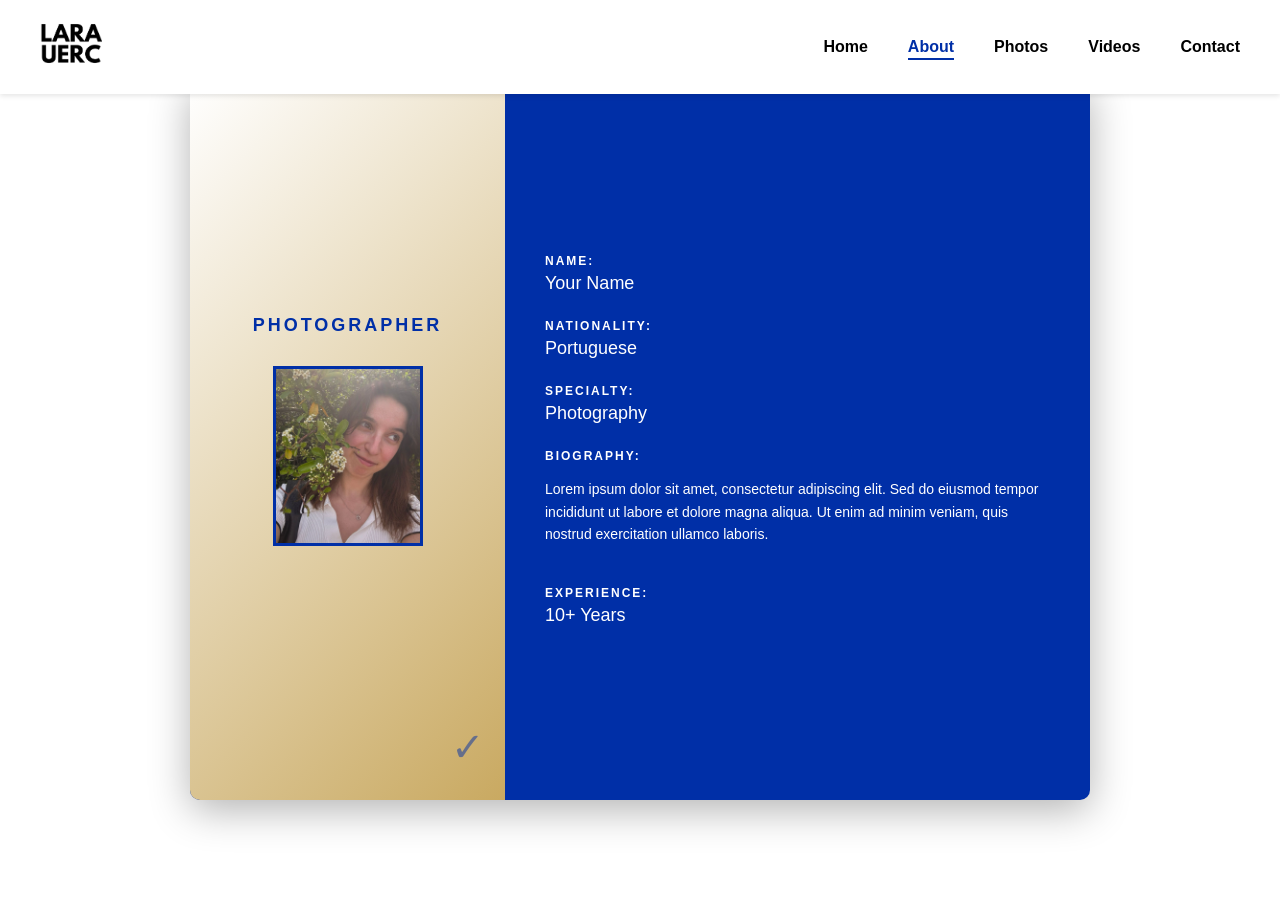
==== commit 953bc4dd: "updated code updated" ====
--- a/about.html
+++ b/about.html
@@ -5,17 +5,18 @@
     <meta name="viewport" content="width=device-width, initial-scale=1.0">
     <title>About - Photography Portfolio</title>
     <link rel="stylesheet" href="Css/style.css">
-</head> 
+</head>
 <body>
     <nav class="navbar">
         <div class="logo"> <a href="index.html">
-            <img src="Assets/Logo (1).png" alt="Logo">
+            <img src="Assets/larauerc.png" alt="Logo">
 			</a>
         </div>
         <ul class="nav-menu">
             <li><a href="index.html">Home</a></li>
             <li><a href="about.html" class="active">About</a></li>
-            <li><a href="work.html">Work</a></li>
+            <li><a href="photos.html">Photos</a></li>
+			<li><a href="videos.html" >Videos</a></li>
             <li><a href="contact.html">Contact</a></li>
         </ul>
         <div class="hamburger">
@@ -30,7 +31,7 @@
             <div class="passport-content">
                 <div class="passport-left">
                     <div class="passport-header">PHOTOGRAPHER</div>
-                    <img src="Assets/Profile.png.jpeg" alt="Profile Photo" class="passport-photo">
+                    <img src="Assets/Profile.jpg" alt="Profile Photo" class="passport-photo">
                     <div class="passport-seal">✓</div>
                 </div>
                 <div class="passport-right">
--- a/Css/style.css
+++ b/Css/style.css
@@ -9,8 +9,8 @@
 
 :root {
     /* ===== CORES PRINCIPAIS ===== */
-    --primary-color: #1a1a1a;
-    --secondary-color: #d4af37;
+    --primary-color: #002FA7;
+    --secondary-color: #ffffff;
     --text-color: #333;
     --light-bg: #f5f5f5;
     --border-color: #ddd;
@@ -18,8 +18,8 @@
     /* ===== CORES NAVBAR ===== */
     --navbar-bg: transparent;
     --navbar-text: #000;
-    --navbar-hover: #d4af37;
-    --navbar-active: #d4af37;
+    --navbar-hover: #002FA7;
+    --navbar-active: #002FA7;
 }
 
 html, body {
@@ -58,7 +58,7 @@
 .nav-menu a {
     text-decoration: none;
     color: var(--navbar-text);
-    font-weight: 500;
+    font-weight: bold;
     font-size: 16px;
     transition: color 0.3s ease;
     position: relative;
@@ -107,7 +107,21 @@
 }
 
 body:has(.page-section) .nav-menu a:hover {
-    color: var(--secondary-color);
+    color: var(--primary-color);
+}
+
+body:has(.page-section) .nav-menu a.active {
+    color: var(--primary-color);
+}
+
+body:has(.page-section) .nav-menu a.active::after {
+    content: '';
+    position: absolute;
+    bottom: -5px;
+    left: 0;
+    width: 100%;
+    height: 2px;
+    background-color: var(--primary-color);
 }
 
 body:has(.page-section) .hamburger span {
@@ -154,6 +168,8 @@
     object-fit: cover;
 }
 
+/* SLIDESHOW DESATIVADO - Comentado para uso futuro */
+/*
 .slide.fade {
     animation: fade 1s ease-in-out;
 }
@@ -167,63 +183,58 @@
     }
 }
 
-/* Setas (Previous/Next) */
-.prev, .next {
-    cursor: pointer;
-    position: absolute;
-    top: 50%;
-    width: 50px;
-    height: 50px;
-    margin-top: -25px;
-    padding: 0;
-    color: white;
-    font-weight: bold;
-    font-size: 24px;
-    transition: 0.3s ease;
-    border-radius: 3px;
-    background-color: rgba(0, 0, 0, 0.5);
-    user-select: none;
-    z-index: 100;
-    border: none;
-    display: flex;
-    align-items: center;
-    justify-content: center;
-}
-
-.next {
-    right: 20px;
-}
-
-.prev {
-    left: 20px;
-}
-
-.prev:hover, .next:hover {
-    background-color: rgba(0, 0, 0, 0.8);
-}
-
-/* Indicador (4/10) */
+/* Indicador (01 / 04 com setas PNG) */
+/*
 .slide-indicator {
     position: absolute;
     bottom: 60px;
     left: 50%;
     transform: translateX(-50%);
+    display: flex;
+    align-items: center;
+    gap: 30px;
     text-align: center;
     font-size: 20px;
-    font-weight: bold;
     color: white;
-    background-color: rgba(0, 0, 0, 0.6);
+    background-color: rgba(255, 255, 255, 0);
     padding: 15px 30px;
     border-radius: 30px;
     z-index: 100;
+    white-space: nowrap;
 }
 
 .slide-indicator span {
     color: var(--secondary-color);
-    font-weight: bold;
+}
+
+/* Setas PNG */
+/*
+.arrow-prev,
+.arrow-next {
+    cursor: pointer;
+    border: none;
+    background: none;
+    padding: 0;
+    display: flex;
+    align-items: center;
+    justify-content: center;
+    transition: opacity 0.3s ease;
+}
+
+.arrow-prev img,
+.arrow-next img {
+    height: 15px;
+    width: auto;
+    transition: filter 0.3s ease;
+}
+
+.arrow-prev:hover img,
+.arrow-next:hover img {
+    filter: brightness(0.5) hue-rotate(100deg);
 }
 
 /* Dots (pontos) */
+/*
 .dots {
     position: absolute;
     bottom: 20px;
@@ -251,6 +262,7 @@
 .dot:hover {
     background-color: rgba(255, 255, 255, 0.8);
 }
+*/
 
 /* ========== PAGE SECTIONS ========== */
 /* Page Section com Scroll */
@@ -260,7 +272,7 @@
     align-items: center;
     width: 100%;
     padding: 80px 20px 60px 20px;
-    min-height: 100vh;
+    min-height: auto;
     margin-top: 0;
 }
 
@@ -428,11 +440,10 @@
     letter-spacing: 2px;
 }
 
-/* Gallery Grid - 3 Colunas Centrado */
+/* Gallery Grid - Masonry Layout */
 .gallery-grid {
-    display: grid;
-    grid-template-columns: repeat(3, 1fr);
-    gap: 20px;
+    column-count: 3;
+    column-gap: 20px;
     margin: 40px auto;
     max-width: 1200px;
     width: 100%;
@@ -445,6 +456,9 @@
     cursor: pointer;
     transition: transform 0.3s ease;
     object-fit: cover;
+    display: block;
+    margin-bottom: 20px;
+    break-inside: avoid;
 }
 
 .gallery-grid img:hover {
@@ -492,18 +506,22 @@
 }
 
 .back-link a:hover {
-    color: var(--secondary-color);
+    color: var(--primary-color);
 }
 
 /* ========== CONTACT PAGE ========== */
 .contact-section {
-    padding-top: 80px;
+    padding-top: 110px;
     background: linear-gradient(135deg, #f5f5f5, #e8e8e8);
+    min-height: 100px;
+    display: flex;
+    align-items: center;
+    justify-content: center;
 }
 
 .boarding-pass {
     width: 90%;
-    max-width: 600px;
+    max-width: 750px;
     background: white;
     border: 2px dashed var(--border-color);
     border-radius: 10px;
@@ -550,7 +568,7 @@
 .pass-divider {
     height: 2px;
     background: linear-gradient(to right, transparent, var(--border-color), transparent);
-    margin: 20px 0;
+    margin: 10px 0;
 }
 
 .pass-form {
@@ -594,13 +612,13 @@
 }
 
 .submit-btn:hover {
-    background-color: var(--secondary-color);
-    color: var(--primary-color);
+    background-color: #021d61;
+    color: #FFFFFF;
 }
 
 .pass-barcode {
     background: white;
-    padding: 15px;
+    padding: 2px;
     text-align: center;
     border-top: 1px solid var(--border-color);
 }
@@ -617,7 +635,10 @@
         gap: 20px;
     }
 
-    .gallery-grid,
+    .gallery-grid {
+        column-count: 2;
+    }
+
     .reels-grid {
         grid-template-columns: repeat(2, 1fr);
     }
@@ -679,7 +700,10 @@
         font-size: 24px;
     }
 
-    .gallery-grid,
+    .gallery-grid {
+        column-count: 1;
+    }
+
     .reels-grid {
         grid-template-columns: 1fr;
     }
@@ -690,24 +714,6 @@
 
     .pass-info {
         flex-direction: column;
-    }
-
-    .prev, .next {
-        width: 40px;
-        height: 40px;
-        font-size: 20px;
-    }
-
-    .slide-indicator {
-        font-size: 16px;
-        padding: 12px 25px;
-        bottom: 80px;
-    }
-
-    .dot {
-        width: 10px;
-        height: 10px;
-        margin: 0 5px;
     }
 }
 
@@ -753,32 +759,4 @@
     .work-overlay h3 {
         font-size: 24px;
     }
-
-    .prev, .next {
-        width: 35px;
-        height: 35px;
-        font-size: 18px;
-        left: 10px;
-        right: 10px;
-    }
-
-    .next {
-        right: 10px;
-    }
-
-    .prev {
-        left: 10px;
-    }
-
-    .slide-indicator {
-        font-size: 14px;
-        padding: 10px 20px;
-        bottom: 70px;
-    }
-
-    .dot {
-        width: 8px;
-        height: 8px;
-        margin: 0 4px;
-    }
-}
+}
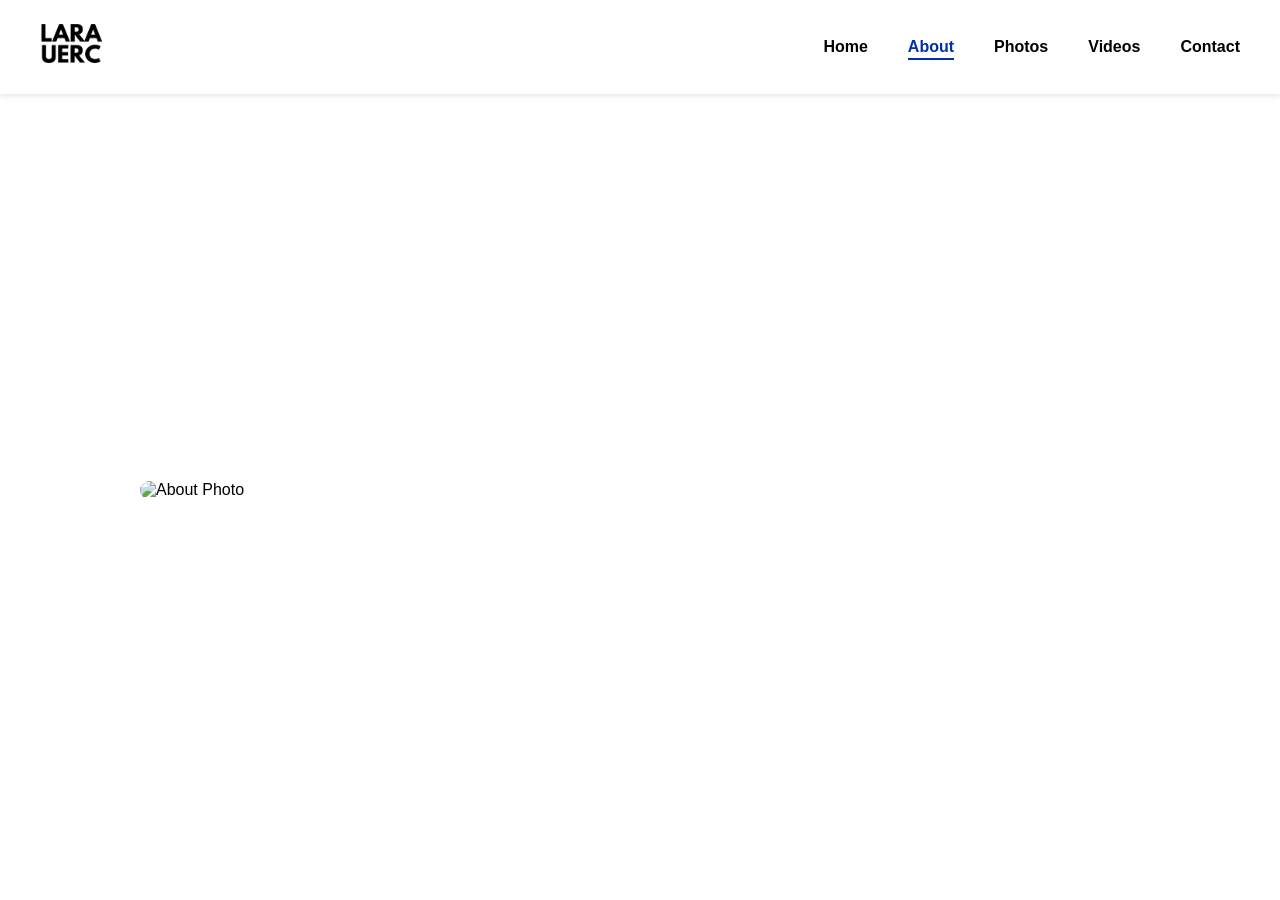
==== commit 10979d22: "Updated" ====
--- a/about.html
+++ b/about.html
@@ -26,42 +26,11 @@
         </div>
     </nav>
 
-    <section class="page-section">
-        <div class="passport-container">
-            <div class="passport-content">
-                <div class="passport-left">
-                    <div class="passport-header">PHOTOGRAPHER</div>
-                    <img src="Assets/Profile.jpg" alt="Profile Photo" class="passport-photo">
-                    <div class="passport-seal">✓</div>
-                </div>
-                <div class="passport-right">
-                    <div class="passport-entry">
-                        <span class="label">Name:</span>
-                        <span class="value">Your Name</span>
-                    </div>
-                    <div class="passport-entry">
-                        <span class="label">Nationality:</span>
-                        <span class="value">Portuguese</span>
-                    </div>
-                    <div class="passport-entry">
-                        <span class="label">Specialty:</span>
-                        <span class="value">Photography</span>
-                    </div>
-                    <div class="passport-entry full">
-                        <span class="label">Biography:</span>
-                        <p class="bio-text">
-                            Lorem ipsum dolor sit amet, consectetur adipiscing elit. Sed do eiusmod tempor incididunt ut labore et dolore magna aliqua. Ut enim ad minim veniam, quis nostrud exercitation ullamco laboris.
-                        </p>
-                    </div>
-                    <div class="passport-entry">
-                        <span class="label">Experience:</span>
-                        <span class="value">10+ Years</span>
-                    </div>
-                </div>
-            </div>
-        </div>
+    <section class="page-section about-section">
+        <div class="about-background" style="background-image: url('Assets/Background_About.jpg');"></div>
+        <img src="Assets/Passport.png" alt="About Photo" class="about-image">
     </section>
 
     <script src="js/script.js"></script>
 </body>
-</html>
+</html>
--- a/Css/style.css
+++ b/Css/style.css
@@ -140,6 +140,7 @@
     position: fixed;
     top: 0;
     left: 0;
+    z-index: -1;
 }
 
 .slideshow-container {
@@ -272,8 +273,9 @@
     align-items: center;
     width: 100%;
     padding: 80px 20px 60px 20px;
-    min-height: auto;
+    height: auto;
     margin-top: 0;
+    position: relative;
 }
 
 .page-section h1 {
@@ -284,6 +286,50 @@
     padding-top: 20px;
 }
 
+/* ========== ABOUT PAGE ========== */
+.about-section {
+    padding-top: 140px;
+    height: 100vh;
+    display: flex;
+    align-items: center;
+    justify-content: center;
+    position: relative;
+    z-index: 1;
+    overflow: hidden;
+}
+
+.about-background {
+    position: absolute;
+    top: 0;
+    left: 0;
+    width: 100%;
+    height: 100%;
+    background-size: cover;
+    background-position: center;
+    z-index: 0;
+}
+
+.about-background::after {
+    content: '';
+    position: absolute;
+    top: 0;
+    left: 0;
+    width: 100%;
+    height: 100%;
+    background-color: rgba(255, 255, 255, 0.55);
+    z-index: 1;
+}
+
+.about-image {
+    width: 90%;
+    max-width: 1000px;
+    height: auto;
+    border-radius: 10px;
+    box-shadow: 0 10px 40px rgba(0,0,0,0);
+    object-fit: cover;
+    position: relative;
+    z-index: 2;
+}
 /* ========== PASSPORT PAGE ========== */
 .passport-container {
     width: 90%;
@@ -511,17 +557,19 @@
 
 /* ========== CONTACT PAGE ========== */
 .contact-section {
-    padding-top: 110px;
+    padding-top: 140px;
     background: linear-gradient(135deg, #f5f5f5, #e8e8e8);
-    min-height: 100px;
+    min-height: 100vh;
     display: flex;
     align-items: center;
     justify-content: center;
+    position: relative;
+    z-index: 1;
 }
 
 .boarding-pass {
     width: 90%;
-    max-width: 750px;
+    max-width: 600px;
     background: white;
     border: 2px dashed var(--border-color);
     border-radius: 10px;
@@ -568,7 +616,7 @@
 .pass-divider {
     height: 2px;
     background: linear-gradient(to right, transparent, var(--border-color), transparent);
-    margin: 10px 0;
+    margin: 20px 0;
 }
 
 .pass-form {
@@ -612,13 +660,13 @@
 }
 
 .submit-btn:hover {
-    background-color: #021d61;
-    color: #FFFFFF;
+    background-color: var(--secondary-color);
+    color: var(--primary-color);
 }
 
 .pass-barcode {
     background: white;
-    padding: 2px;
+    padding: 15px;
     text-align: center;
     border-top: 1px solid var(--border-color);
 }
@@ -655,6 +703,10 @@
     .passport-container {
         height: auto;
         max-width: 800px;
+    }
+
+    .about-image {
+        max-width: 90%;
     }
 }
 
@@ -715,6 +767,10 @@
     .pass-info {
         flex-direction: column;
     }
+
+    .about-image {
+        max-width: 90%;
+    }
 }
 
 @media (max-width: 480px) {
@@ -759,4 +815,8 @@
     .work-overlay h3 {
         font-size: 24px;
     }
+
+    .about-image {
+        max-width: 95%;
+    }
 }
